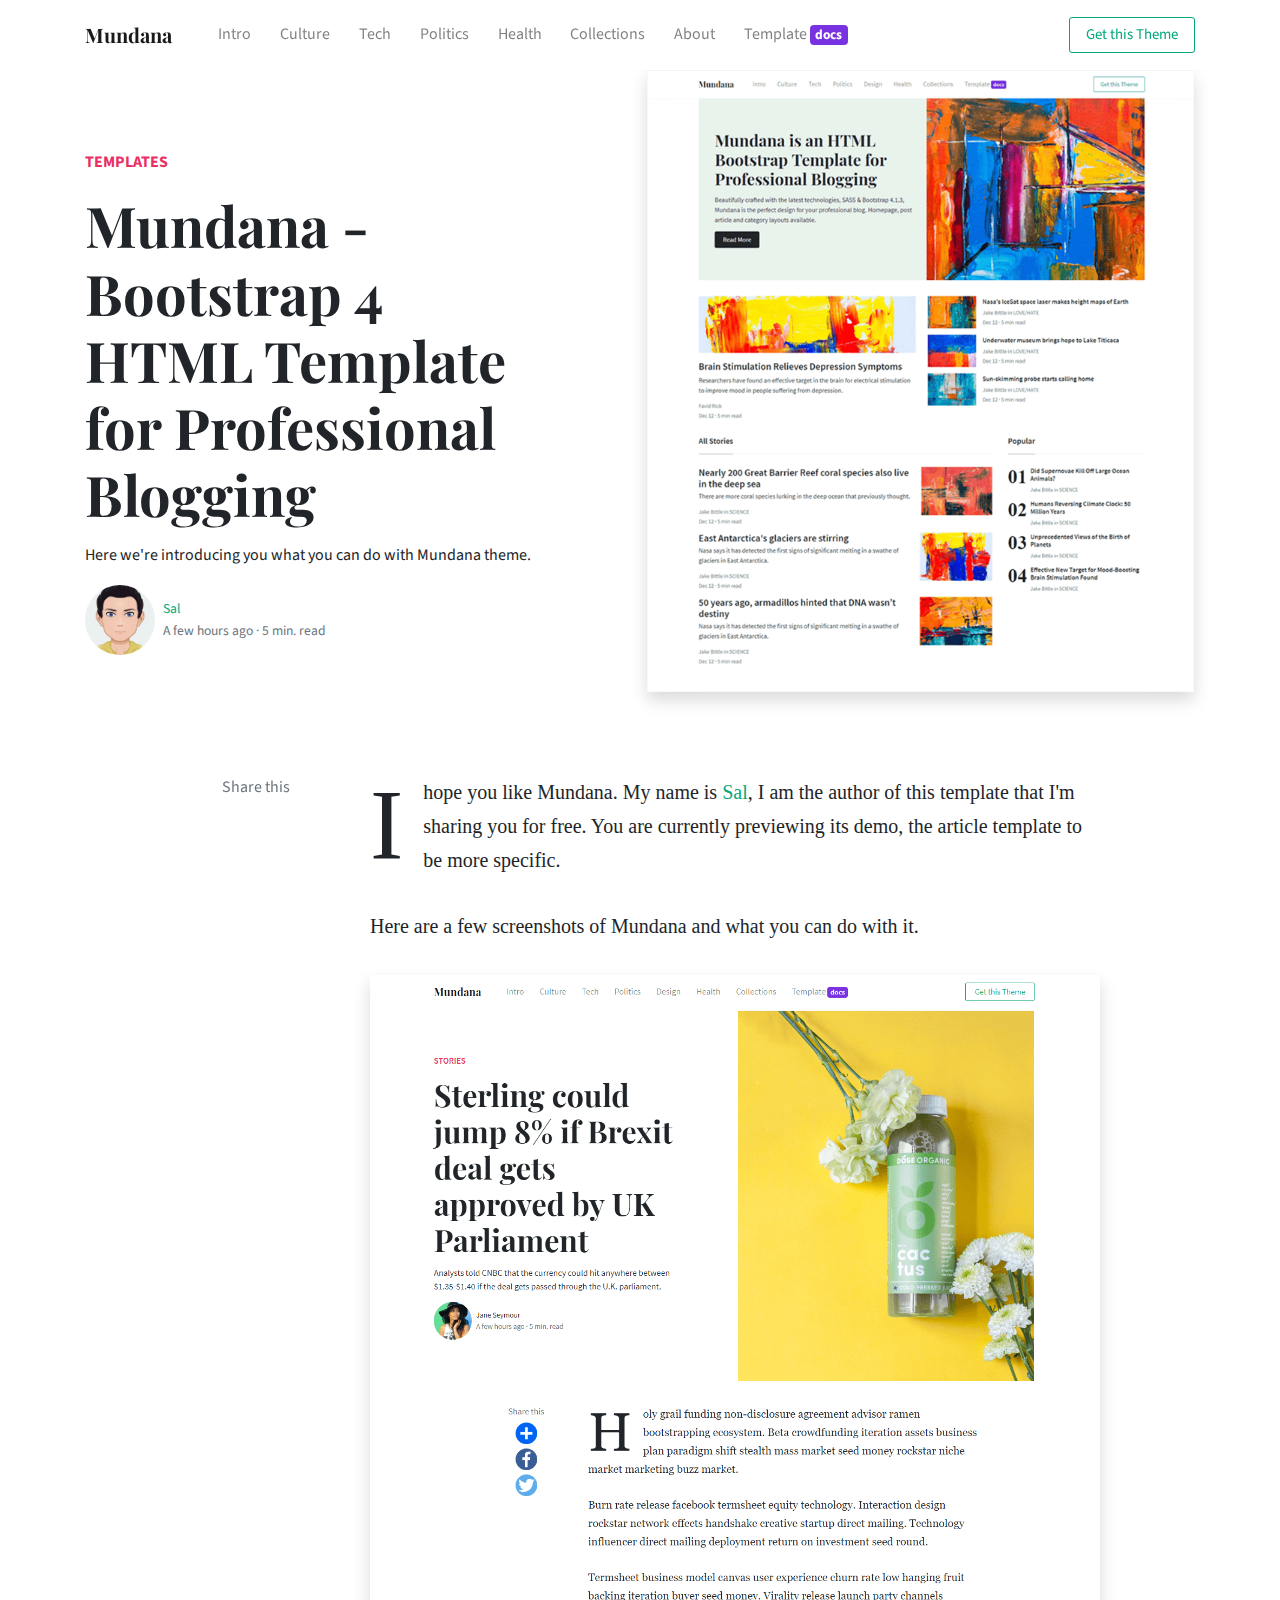
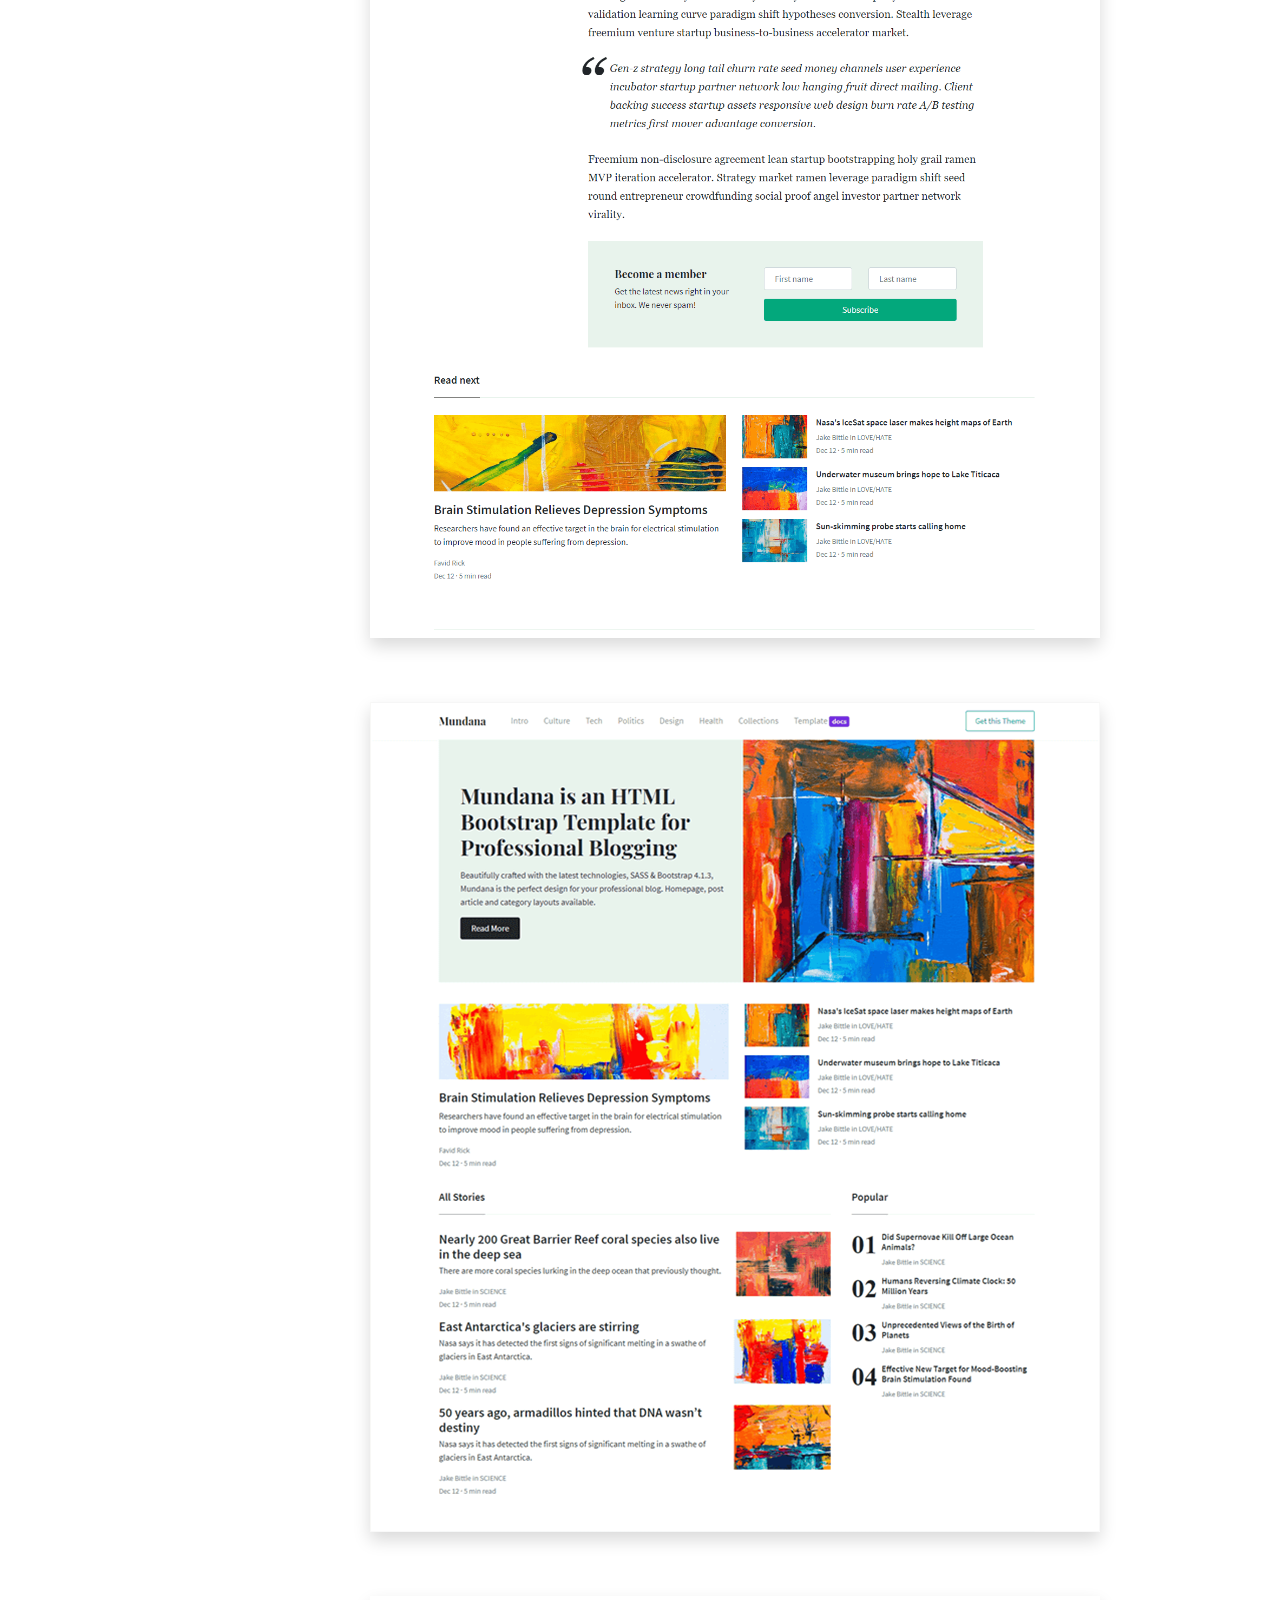
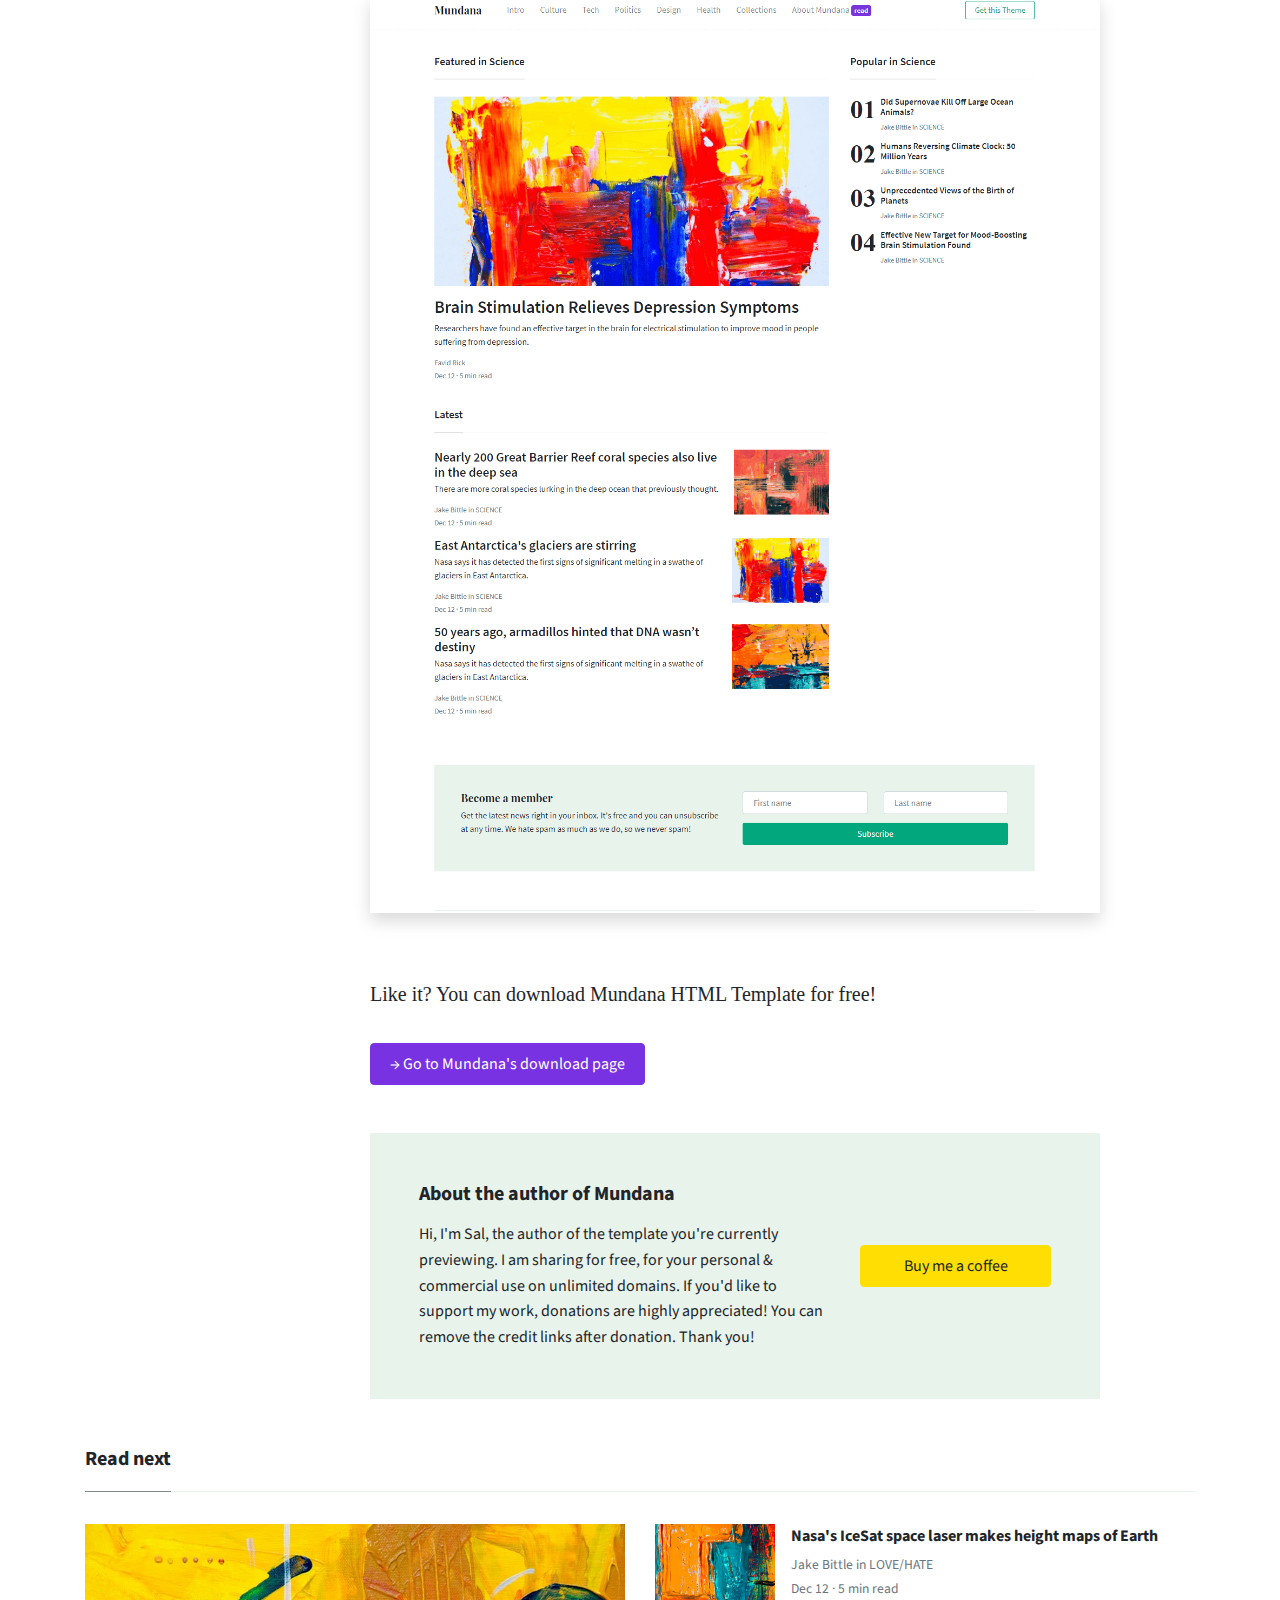
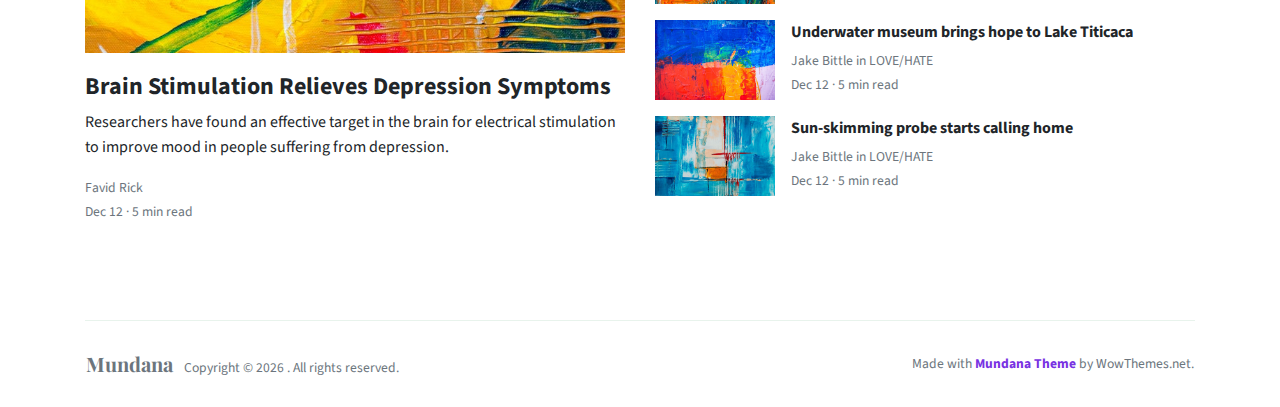
==== about.html @ 97d77fa2 "first commit" ====
<!DOCTYPE html>
<html lang="en">
<head>
<meta charset="utf-8"/>
<link rel="apple-touch-icon" sizes="76x76" href="./assets/img/favicon.ico">
<link rel="icon" type="image/png" href="./assets/img/favicon.ico">
<meta http-equiv="X-UA-Compatible" content="IE=edge,chrome=1"/>
<title>Mundana Template by WowThemesNet</title>
<meta content='width=device-width, initial-scale=1.0, maximum-scale=1.0, user-scalable=0, shrink-to-fit=no' name='viewport'/>
<!-- Google Font -->
<link href="https://fonts.googleapis.com/css?family=Playfair+Display:400,700|Source+Sans+Pro:400,700" rel="stylesheet">
<!-- Font Awesome Icons -->
<link rel="stylesheet" href="https://use.fontawesome.com/releases/v5.3.1/css/all.css" integrity="sha384-mzrmE5qonljUremFsqc01SB46JvROS7bZs3IO2EmfFsd15uHvIt+Y8vEf7N7fWAU" crossorigin="anonymous">
<!-- Main CSS -->
<link href="./assets/css/main.css" rel="stylesheet"/>
</head>
<body>
<!--------------------------------------
NAVBAR
--------------------------------------->
<nav class="topnav navbar navbar-expand-lg navbar-light bg-white fixed-top">
<div class="container">
	<a class="navbar-brand" href="./index.html"><strong>Mundana</strong></a>
	<button class="navbar-toggler collapsed" type="button" data-toggle="collapse" data-target="#navbarColor02" aria-controls="navbarColor02" aria-expanded="false" aria-label="Toggle navigation">
	<span class="navbar-toggler-icon"></span>
	</button>
	<div class="navbar-collapse collapse" id="navbarColor02" style="">
		<ul class="navbar-nav mr-auto d-flex align-items-center">
			<li class="nav-item">
			<a class="nav-link" href="./index.html">Intro <span class="sr-only">(current)</span></a>
			</li>
			<li class="nav-item">
			<a class="nav-link" href="./article.html">Culture</a>
			</li>
			<li class="nav-item">
			<a class="nav-link" href="./article.html">Tech</a>
			</li>
			<li class="nav-item">
			<a class="nav-link" href="./article.html">Politics</a>
			</li>
			<li class="nav-item">
			<a class="nav-link" href="./article.html">Health</a>
			</li>
			<li class="nav-item">
			<a class="nav-link" href="./article.html">Collections</a>
			</li>            
			<li class="nav-item">
			<a class="nav-link" href="./about.html">About</a>
			</li>
			<li class="nav-item">
			<a class="nav-link" href="./docs.html">Template <span class="badge badge-secondary">docs</span></a>
			</li>
		</ul>
		<ul class="navbar-nav ml-auto d-flex align-items-center">
			<li class="nav-item highlight">
			<a class="nav-link" href="https://www.wowthemes.net/mundana-free-html-bootstrap-template/">Get this Theme</a>
			</li>
		</ul>
	</div>
</div>
</nav>
<!-- End Navbar -->
    
    
<!--------------------------------------
HEADER
--------------------------------------->
<div class="container">
	<div class="jumbotron jumbotron-fluid mb-3 pl-0 pt-0 pb-0 bg-white position-relative">
		<div class="h-100 tofront">
			<div class="row justify-content-between">
				<div class="col-md-6 pt-6 pb-6 pr-6 align-self-center">
					<p class="text-uppercase font-weight-bold">
						<a class="text-danger" href="#">Templates</a>
					</p>
					<h1 class="display-4 secondfont mb-3 font-weight-bold">Mundana - Bootstrap 4 HTML Template for Professional Blogging</h1>
					<p class="mb-3">
						 Here we're introducing you what you can do with Mundana theme.
					</p>
					<div class="d-flex align-items-center">
                        <a target="_blank" href="https://www.buymeacoffee.com/sal"><img class="rounded-circle" src="assets/img/demo/sal.jpg" width="70"></a>
                        <small class="ml-2"><a target="_blank" href="https://www.buymeacoffee.com/sal">Sal</a> <span class="text-muted d-block">A few hours ago &middot; 5 min. read</span>
						</small>
					</div>
				</div>
				<div class="col-md-6 pr-0">
					<img src="./assets/img/screenshot-mundana.png" class="shadow">
				</div>
			</div>
		</div>
	</div>
</div>
<!-- End Header -->
    
<!--------------------------------------
MAIN
--------------------------------------->    
<div class="container pt-4 pb-4">
	<div class="row justify-content-center">
		<div class="col-lg-2 pr-4 mb-4 col-md-12 text-center">
			<div class="sticky-top text-center">
				<div class="text-muted">
					Share this
				</div>
				<div class="share d-inline-block">
					<!-- AddToAny BEGIN -->
					<div class="a2a_kit a2a_kit_size_32 a2a_default_style">
						<a class="a2a_dd" href="https://www.addtoany.com/share"></a>
						<a class="a2a_button_facebook"></a>
						<a class="a2a_button_twitter"></a>
					</div>
					<script async src="https://static.addtoany.com/menu/page.js"></script>
					<!-- AddToAny END -->
				</div>
			</div>
		</div>
		<div class="col-md-12 col-lg-8">
			<article class="article-post">
			<p>
                I hope you like Mundana. My name is <a target="_blank" href="https://www.buymeacoffee.com/sal">Sal</a>, I am the author of this template that I'm sharing you for free. You are currently previewing its demo, the article template to be more specific.
			</p>
			<p>
				 Here are a few screenshots of Mundana and what you can do with it.
			</p>
			<p>
				<a href="./article.html"><img src="assets/img/screenshot-mundana-article.png" class="shadow"></a>
			</p>
			<p>
				<a href="./index.html"><img src="assets/img/screenshot-mundana.png" class="shadow"></a>
			</p>
			<p>
				<a href="./category.html"><img src="assets/img/screenshot-mundana-category.png" class="shadow"></a>
			</p>
			<p>
				 Like it? You can download Mundana HTML Template for free!
			</p>
			<p>
				<a target="_blank" href="https://www.wowthemes.net/mundana-free-html-bootstrap-template" class="btn btn-secondary">&rarr; Go to Mundana's download page</a>
			</p>
			</article>
			<div class="border p-5 bg-lightblue mt-5">
				<div class="row justify-content-between align-items-center">
					<div class="col-md-8 mb-2 mb-md-0">
						<h5 class="font-weight-bold mb-3">About the author of Mundana</h5>
						 Hi, I'm Sal, the author of the template you're currently previewing. I am sharing for free, for your personal &amp; commercial use on unlimited domains. If you'd like to support my work, donations are highly appreciated! You can remove the credit links after donation. Thank you!
					</div>
					<div class="col-md-4">
						<a target="_blank" href="https://www.buymeacoffee.com/sal" class="btn btn-warning btn-block"><i class="fa fa-coffee"></i> Buy me a coffee</a>
					</div>
				</div>
			</div>
		</div>
	</div>
</div>
    
<div class="container pt-4 pb-4">
	<h5 class="font-weight-bold spanborder"><span>Read next</span></h5>
	<div class="row">
		<div class="col-lg-6">
			<div class="card border-0 mb-4 box-shadow h-xl-300">
				<div style="background-image: url(./assets/img/demo/3.jpg); height: 150px; background-size: cover; background-repeat: no-repeat;">
				</div>
				<div class="card-body px-0 pb-0 d-flex flex-column align-items-start">
					<h2 class="h4 font-weight-bold">
					<a class="text-dark" href="#">Brain Stimulation Relieves Depression Symptoms</a>
					</h2>
					<p class="card-text">
						 Researchers have found an effective target in the brain for electrical stimulation to improve mood in people suffering from depression.
					</p>
					<div>
						<small class="d-block"><a class="text-muted" href="./author.html">Favid Rick</a></small>
						<small class="text-muted">Dec 12 · 5 min read</small>
					</div>
				</div>
			</div>
		</div>
		<div class="col-lg-6">
			<div class="flex-md-row mb-4 box-shadow h-xl-300">
				<div class="mb-3 d-flex align-items-center">
					<img height="80" src="./assets/img/demo/blog4.jpg">
					<div class="pl-3">
						<h2 class="mb-2 h6 font-weight-bold">
						<a class="text-dark" href="./article.html">Nasa's IceSat space laser makes height maps of Earth</a>
						</h2>
						<div class="card-text text-muted small">
							 Jake Bittle in LOVE/HATE
						</div>
						<small class="text-muted">Dec 12 · 5 min read</small>
					</div>
				</div>
				<div class="mb-3 d-flex align-items-center">
					<img height="80" src="./assets/img/demo/blog5.jpg">
					<div class="pl-3">
						<h2 class="mb-2 h6 font-weight-bold">
						<a class="text-dark" href="./article.html">Underwater museum brings hope to Lake Titicaca</a>
						</h2>
						<div class="card-text text-muted small">
							 Jake Bittle in LOVE/HATE
						</div>
						<small class="text-muted">Dec 12 · 5 min read</small>
					</div>
				</div>
				<div class="mb-3 d-flex align-items-center">
					<img height="80" src="./assets/img/demo/blog6.jpg">
					<div class="pl-3">
						<h2 class="mb-2 h6 font-weight-bold">
						<a class="text-dark" href="./article.html">Sun-skimming probe starts calling home</a>
						</h2>
						<div class="card-text text-muted small">
							 Jake Bittle in LOVE/HATE
						</div>
						<small class="text-muted">Dec 12 · 5 min read</small>
					</div>
				</div>
			</div>
		</div>
	</div>
</div>
<!-- End Main -->
    
<!--------------------------------------
FOOTER
--------------------------------------->
<div class="container mt-5">
	<footer class="bg-white border-top p-3 text-muted small">
	<div class="row align-items-center justify-content-between">
		<div>
            <span class="navbar-brand mr-2"><strong>Mundana</strong></span> Copyright &copy;
			<script>document.write(new Date().getFullYear())</script>
			 . All rights reserved.
		</div>
		<div>
			Made with <a target="_blank" class="text-secondary font-weight-bold" href="https://www.wowthemes.net/mundana-free-html-bootstrap-template/">Mundana Theme</a> by WowThemes.net.
		</div>
	</div>
	</footer>
</div>
<!-- End Footer -->
    
<!--------------------------------------
JAVASCRIPTS
--------------------------------------->
<script src="./assets/js/vendor/jquery.min.js" type="text/javascript"></script>
<script src="./assets/js/vendor/popper.min.js" type="text/javascript"></script>
<script src="./assets/js/vendor/bootstrap.min.js" type="text/javascript"></script>
<script src="./assets/js/functions.js" type="text/javascript"></script>
</body>
</html>
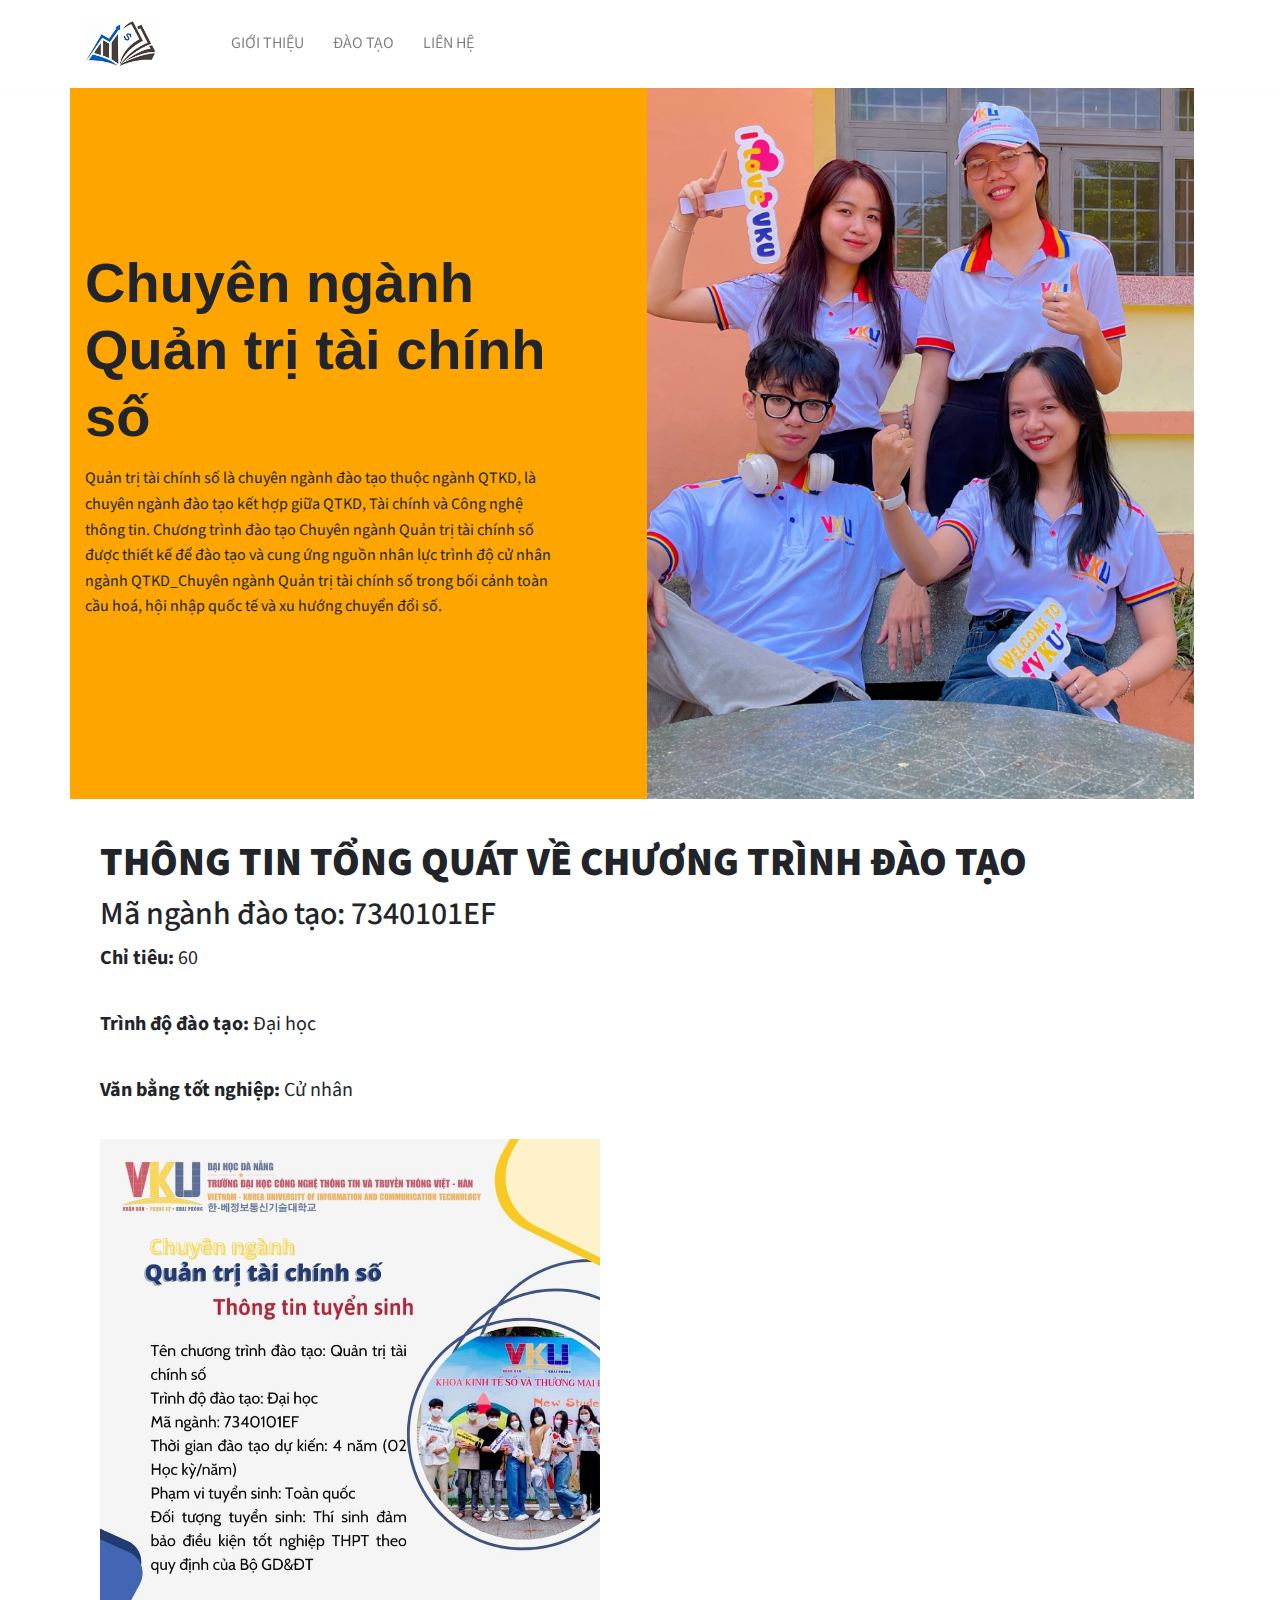
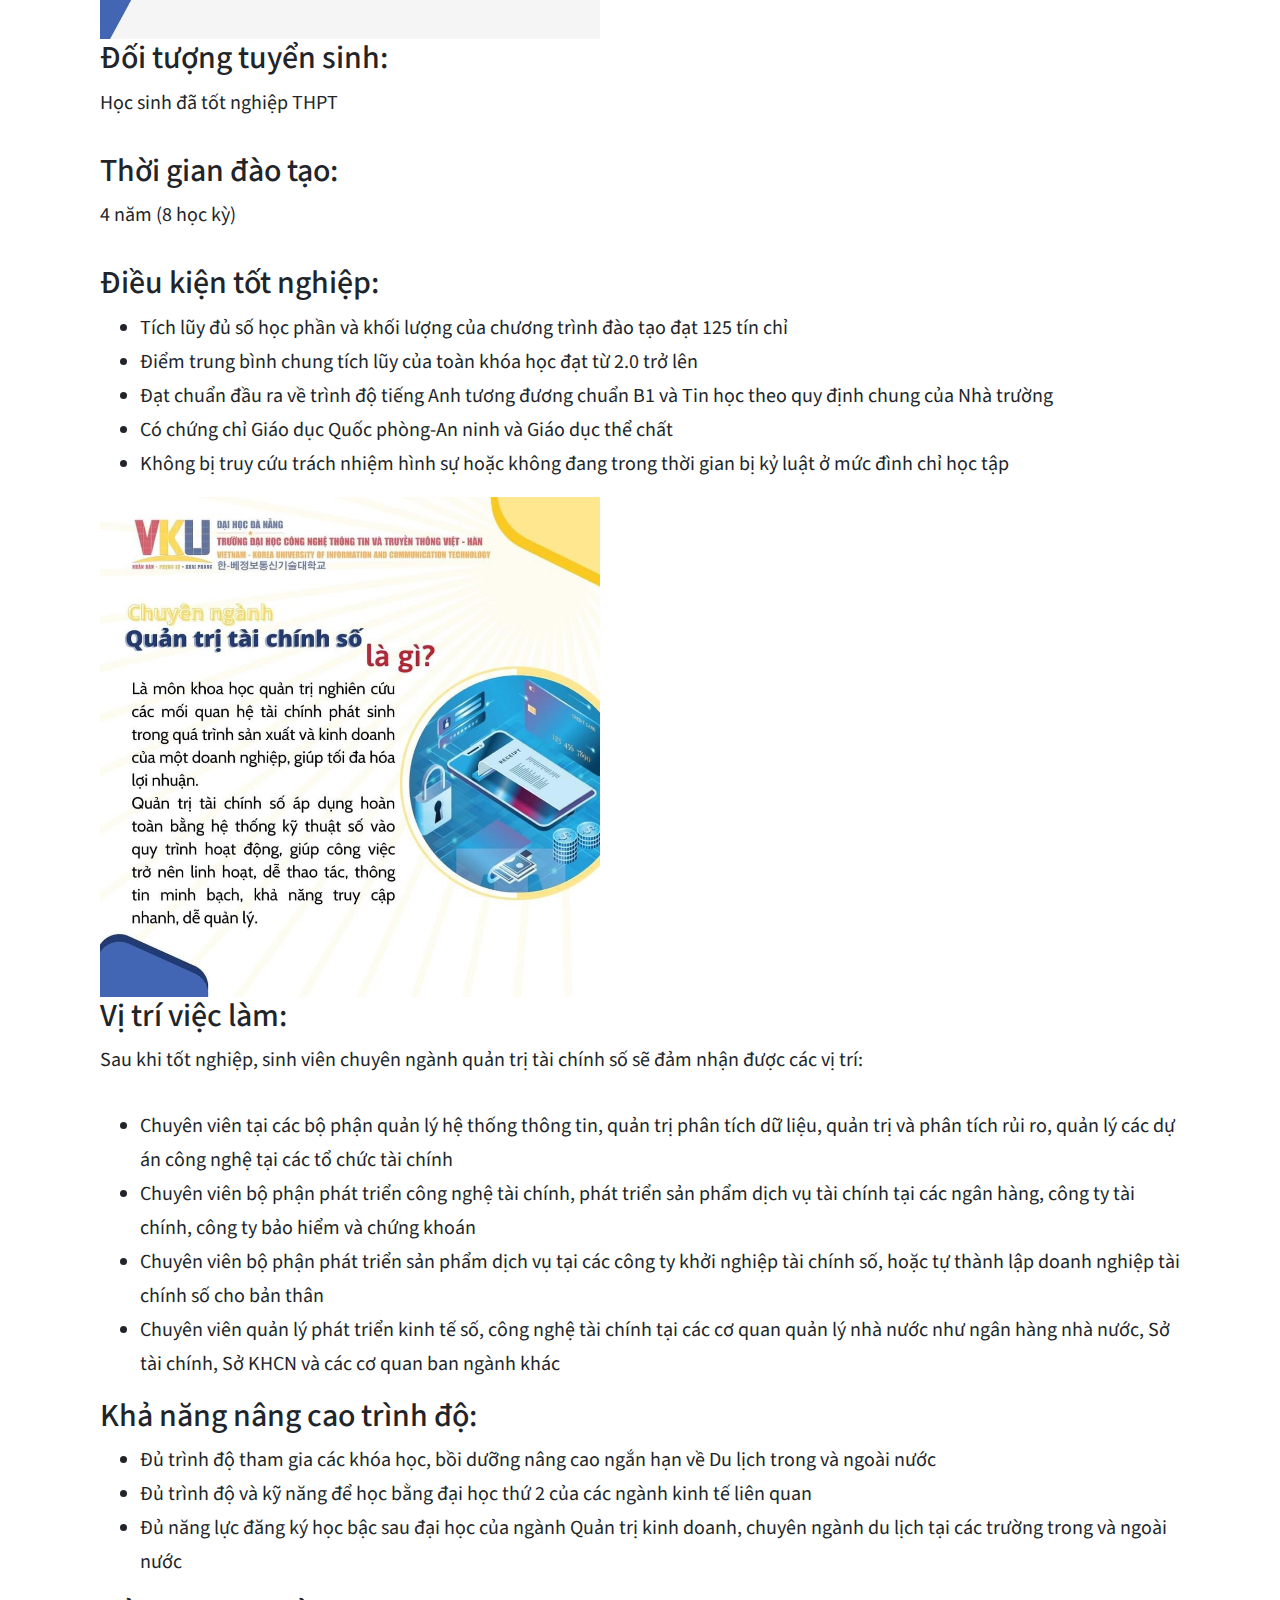
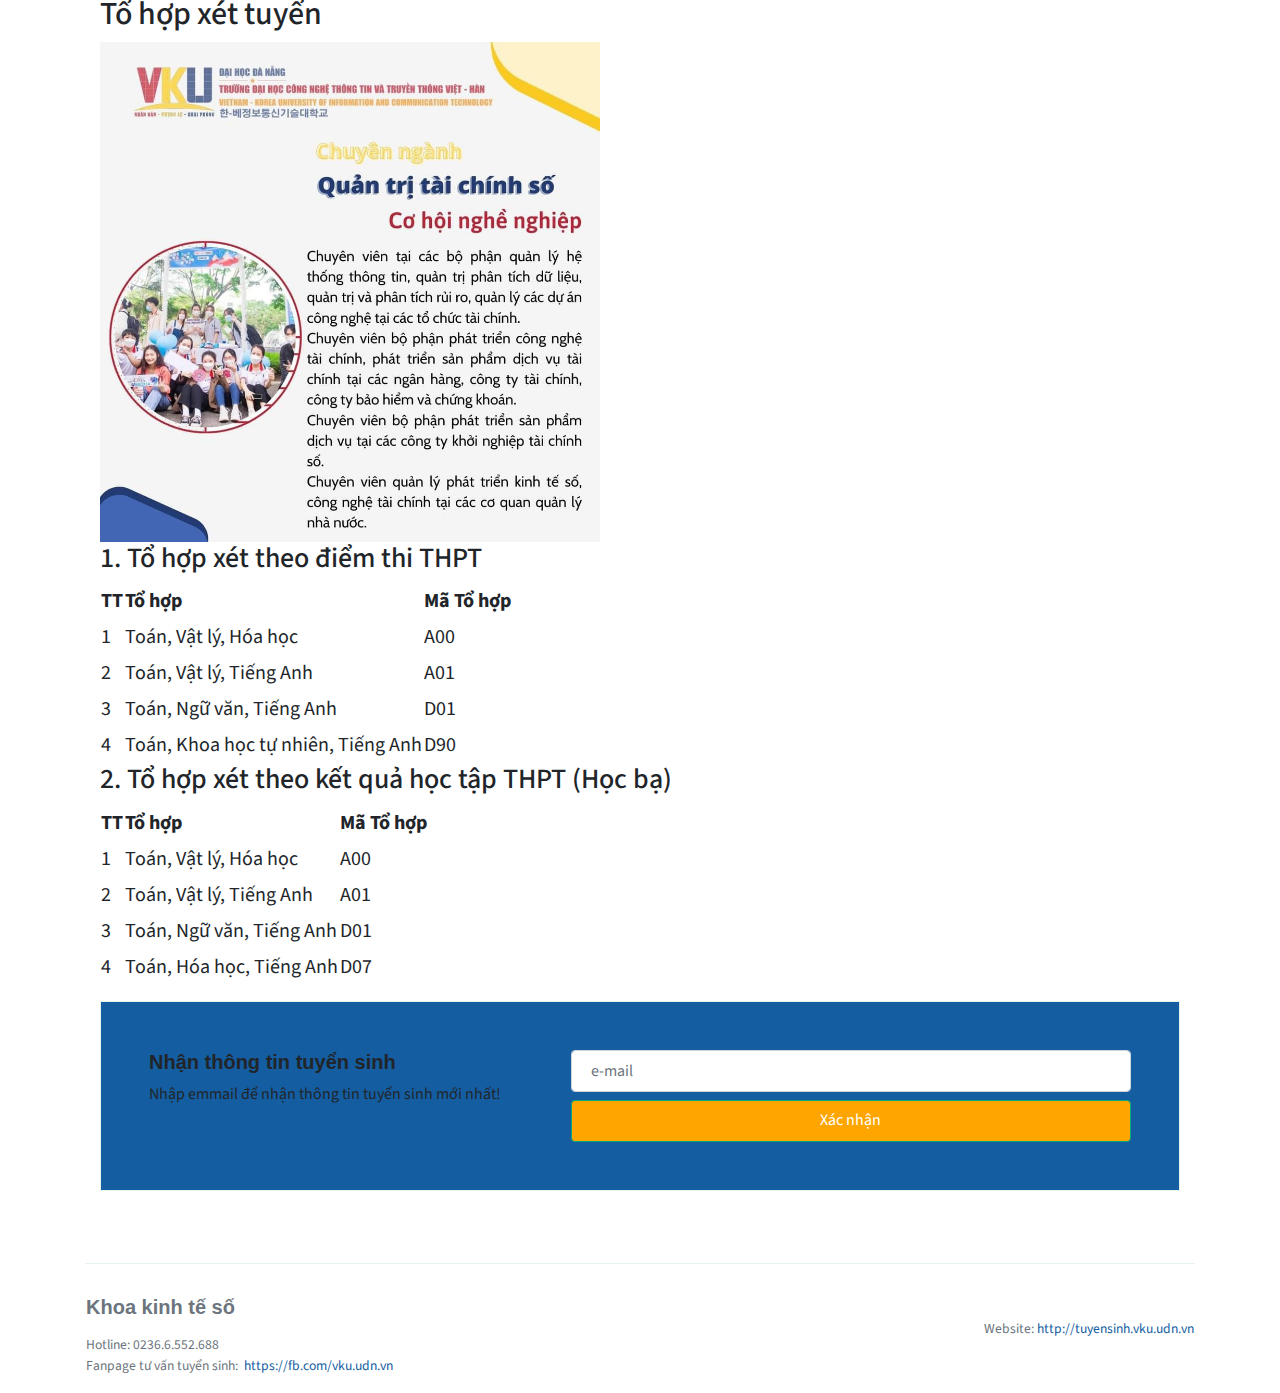
==== commit 339a8a55: "fix" ====
--- a/about.html
+++ b/about.html
@@ -1,248 +1,302 @@
 <!DOCTYPE html>
 <html lang="en">
+
 <head>
-<meta charset="utf-8"/>
-<link rel="apple-touch-icon" sizes="76x76" href="./assets/img/favicon.ico">
-<link rel="icon" type="image/png" href="./assets/img/favicon.ico">
-<meta http-equiv="X-UA-Compatible" content="IE=edge,chrome=1"/>
-<title>Mundana Template by WowThemesNet</title>
-<meta content='width=device-width, initial-scale=1.0, maximum-scale=1.0, user-scalable=0, shrink-to-fit=no' name='viewport'/>
-<!-- Google Font -->
-<link href="https://fonts.googleapis.com/css?family=Playfair+Display:400,700|Source+Sans+Pro:400,700" rel="stylesheet">
-<!-- Font Awesome Icons -->
-<link rel="stylesheet" href="https://use.fontawesome.com/releases/v5.3.1/css/all.css" integrity="sha384-mzrmE5qonljUremFsqc01SB46JvROS7bZs3IO2EmfFsd15uHvIt+Y8vEf7N7fWAU" crossorigin="anonymous">
-<!-- Main CSS -->
-<link href="./assets/css/main.css" rel="stylesheet"/>
+	<meta charset="utf-8" />
+	<link rel="apple-touch-icon" sizes="76x76" href="./assets/img/favicon.ico">
+	<link rel="icon" type="image/png" href="./assets/img/favicon.ico">
+	<meta http-equiv="X-UA-Compatible" content="IE=edge,chrome=1" />
+	<title>Khoa kinh tế số | Giới thiệu</title>
+	<meta content='width=device-width, initial-scale=1.0, maximum-scale=1.0, user-scalable=0, shrink-to-fit=no'
+		name='viewport' />
+	<!-- Google Font -->
+	<link href="https://fonts.googleapis.com/css?family=Playfair+Display:400,700|Source+Sans+Pro:400,700"
+		rel="stylesheet">
+	<!-- Font Awesome Icons -->
+	<link rel="stylesheet" href="https://use.fontawesome.com/releases/v5.3.1/css/all.css"
+		integrity="sha384-mzrmE5qonljUremFsqc01SB46JvROS7bZs3IO2EmfFsd15uHvIt+Y8vEf7N7fWAU" crossorigin="anonymous">
+	<!-- Main CSS -->
+	<link href="./assets/css/main.css" rel="stylesheet" />
 </head>
+
 <body>
-<!--------------------------------------
+	<!--------------------------------------
 NAVBAR
 --------------------------------------->
-<nav class="topnav navbar navbar-expand-lg navbar-light bg-white fixed-top">
-<div class="container">
-	<a class="navbar-brand" href="./index.html"><strong>Mundana</strong></a>
-	<button class="navbar-toggler collapsed" type="button" data-toggle="collapse" data-target="#navbarColor02" aria-controls="navbarColor02" aria-expanded="false" aria-label="Toggle navigation">
-	<span class="navbar-toggler-icon"></span>
-	</button>
-	<div class="navbar-collapse collapse" id="navbarColor02" style="">
-		<ul class="navbar-nav mr-auto d-flex align-items-center">
-			<li class="nav-item">
-			<a class="nav-link" href="./index.html">Intro <span class="sr-only">(current)</span></a>
-			</li>
-			<li class="nav-item">
-			<a class="nav-link" href="./article.html">Culture</a>
-			</li>
-			<li class="nav-item">
-			<a class="nav-link" href="./article.html">Tech</a>
-			</li>
-			<li class="nav-item">
-			<a class="nav-link" href="./article.html">Politics</a>
-			</li>
-			<li class="nav-item">
-			<a class="nav-link" href="./article.html">Health</a>
-			</li>
-			<li class="nav-item">
-			<a class="nav-link" href="./article.html">Collections</a>
-			</li>            
-			<li class="nav-item">
-			<a class="nav-link" href="./about.html">About</a>
-			</li>
-			<li class="nav-item">
-			<a class="nav-link" href="./docs.html">Template <span class="badge badge-secondary">docs</span></a>
-			</li>
-		</ul>
-		<ul class="navbar-nav ml-auto d-flex align-items-center">
-			<li class="nav-item highlight">
-			<a class="nav-link" href="https://www.wowthemes.net/mundana-free-html-bootstrap-template/">Get this Theme</a>
-			</li>
-		</ul>
-	</div>
-</div>
-</nav>
-<!-- End Navbar -->
-    
-    
-<!--------------------------------------
+	<!--------------------------------------
+NAVBAR
+--------------------------------------->
+	<nav class="topnav navbar navbar-expand-lg navbar-light bg-white fixed-top">
+		<div class="container">
+			<a class="navbar-brand" href="./index.html">
+				<div
+					style="height: 50px; width: 100px;;background-size:contain;background-image:url(./assets/img/demo/icon.jpg); background-repeat: no-repeat;">
+				</div>
+			</a>
+			<button class="navbar-toggler collapsed" type="button" data-toggle="collapse" data-target="#navbarColor02"
+				aria-controls="navbarColor02" aria-expanded="false" aria-label="Toggle navigation">
+				<span class="navbar-toggler-icon"></span>
+			</button>
+			<div class="navbar-collapse collapse" id="navbarColor02" style="">
+				<ul class="navbar-nav mr-auto d-flex align-items-center">
+					<li class="nav-item">
+						<a class="nav-link" href="./about.html">GIỚI THIỆU</a>
+					</li>
+					<li class="nav-item">
+						<a class="nav-link" href="./education.html">ĐÀO TẠO</a>
+					</li>
+					<a class="nav-link" href="./contact.html">LIÊN HỆ</a>
+					</li>
+				</ul>
+			</div>
+		</div>
+	</nav>
+	<!-- End Navbar -->
+
+	<!-- End Navbar -->
+
+	<!--------------------------------------
 HEADER
 --------------------------------------->
-<div class="container">
-	<div class="jumbotron jumbotron-fluid mb-3 pl-0 pt-0 pb-0 bg-white position-relative">
-		<div class="h-100 tofront">
-			<div class="row justify-content-between">
-				<div class="col-md-6 pt-6 pb-6 pr-6 align-self-center">
-					<p class="text-uppercase font-weight-bold">
-						<a class="text-danger" href="#">Templates</a>
-					</p>
-					<h1 class="display-4 secondfont mb-3 font-weight-bold">Mundana - Bootstrap 4 HTML Template for Professional Blogging</h1>
-					<p class="mb-3">
-						 Here we're introducing you what you can do with Mundana theme.
-					</p>
-					<div class="d-flex align-items-center">
-                        <a target="_blank" href="https://www.buymeacoffee.com/sal"><img class="rounded-circle" src="assets/img/demo/sal.jpg" width="70"></a>
-                        <small class="ml-2"><a target="_blank" href="https://www.buymeacoffee.com/sal">Sal</a> <span class="text-muted d-block">A few hours ago &middot; 5 min. read</span>
-						</small>
-					</div>
-				</div>
-				<div class="col-md-6 pr-0">
-					<img src="./assets/img/screenshot-mundana.png" class="shadow">
+	<div class="container">
+		<div class="jumbotron jumbotron-fluid mb-3 pl-0 pt-0 pb-0 bg-white position-relative">
+			<div class="h-100 tofront">
+				<div class="row justify-content-between" style="background-color: #FEA500;">
+					<div class="col-md-6 pt-6 pb-6 pr-6 align-self-center h-100" style="align-items: stretch">
+						<p class="text-uppercase font-weight-bold">
+							<!-- <a class="text-danger" href="./category.html">VKU</a> -->
+						</p>
+						<h1 class="display-4 secondfont mb-3 font-weight-bold">Chuyên ngành Quản trị tài chính số</h1>
+						<p class="mb-3">
+							Quản trị tài chính số là chuyên ngành đào tạo thuộc ngành QTKD, là chuyên ngành đào tạo kết
+							hợp giữa QTKD, Tài chính và Công nghệ thông tin. Chương trình đào tạo Chuyên ngành Quản trị
+							tài chính số được thiết kế để đào tạo và cung ứng nguồn nhân lực trình độ cử nhân ngành
+							QTKD_Chuyên ngành Quản trị tài chính số trong bối cảnh toàn cầu hoá, hội nhập quốc tế và xu
+							hướng chuyển đổi số.
+						</p>
+						<!-- <div class="d-flex align-items-center">
+							<img class="rounded-circle" src="assets/img/demo/.jpg" width="70">
+							<small class="ml-2">Jane Seymour <span class="text-muted d-block">A few hours ago &middot; 5
+									min. read</span>
+							</small>
+						</div> -->
+					</div>
+					<div class="col-md-6 pr-0">
+						<img src="./assets/img/demo/demo1.jpg">
+					</div>
 				</div>
 			</div>
 		</div>
 	</div>
-</div>
-<!-- End Header -->
-    
-<!--------------------------------------
+	<!-- End Header -->
+
+	<!--------------------------------------
 MAIN
---------------------------------------->    
-<div class="container pt-4 pb-4">
-	<div class="row justify-content-center">
-		<div class="col-lg-2 pr-4 mb-4 col-md-12 text-center">
+--------------------------------------->
+	<div class="container pt-4 pb-4">
+		<!-- <div class="row justify-content-center">
+		<div class="col-lg-2 pr-4 mb-4 col-md-12">
 			<div class="sticky-top text-center">
 				<div class="text-muted">
 					Share this
 				</div>
 				<div class="share d-inline-block">
-					<!-- AddToAny BEGIN -->
+					AddToAny BEGIN
 					<div class="a2a_kit a2a_kit_size_32 a2a_default_style">
 						<a class="a2a_dd" href="https://www.addtoany.com/share"></a>
 						<a class="a2a_button_facebook"></a>
 						<a class="a2a_button_twitter"></a>
 					</div>
 					<script async src="https://static.addtoany.com/menu/page.js"></script>
-					<!-- AddToAny END -->
-				</div>
-			</div>
-		</div>
-		<div class="col-md-12 col-lg-8">
+					AddToAny END
+				</div>
+			</div>
+		</div> -->
+		<div class="col-md-12 col-lg-12">
 			<article class="article-post">
-			<p>
-                I hope you like Mundana. My name is <a target="_blank" href="https://www.buymeacoffee.com/sal">Sal</a>, I am the author of this template that I'm sharing you for free. You are currently previewing its demo, the article template to be more specific.
-			</p>
-			<p>
-				 Here are a few screenshots of Mundana and what you can do with it.
-			</p>
-			<p>
-				<a href="./article.html"><img src="assets/img/screenshot-mundana-article.png" class="shadow"></a>
-			</p>
-			<p>
-				<a href="./index.html"><img src="assets/img/screenshot-mundana.png" class="shadow"></a>
-			</p>
-			<p>
-				<a href="./category.html"><img src="assets/img/screenshot-mundana-category.png" class="shadow"></a>
-			</p>
-			<p>
-				 Like it? You can download Mundana HTML Template for free!
-			</p>
-			<p>
-				<a target="_blank" href="https://www.wowthemes.net/mundana-free-html-bootstrap-template" class="btn btn-secondary">&rarr; Go to Mundana's download page</a>
-			</p>
+				<h1 style="text-transform: uppercase; font-weight: 900;">Thông tin tổng quát về chương trình đào tạo</h1>
+
+				<section>
+					<h2>Mã ngành đào tạo: 7340101EF</h2>
+					<p><strong>Chỉ tiêu:</strong> 60</p>
+					<p><strong>Trình độ đào tạo:</strong> Đại học</p>
+					<p><strong>Văn bằng tốt nghiệp:</strong> Cử nhân</p>
+				</section>
+				<div style="height:  500px; width: 500px;;background-size:contain;background-repeat:no-repeat;background-image:url(./assets/img/demo/content1.jpg);">
+				</div>
+				<section>
+					<h2>Đối tượng tuyển sinh:</h2>
+					<p>Học sinh đã tốt nghiệp THPT</p>
+				</section>
+
+				<section>
+					<h2>Thời gian đào tạo:</h2>
+					<p>4 năm (8 học kỳ)</p>
+				</section>
+
+				<section>
+					<h2>Điều kiện tốt nghiệp:</h2>
+					<ul>
+						<li>Tích lũy đủ số học phần và khối lượng của chương trình đào tạo đạt 125 tín chỉ</li>
+						<li>Điểm trung bình chung tích lũy của toàn khóa học đạt từ 2.0 trở lên</li>
+						<li>Đạt chuẩn đầu ra về trình độ tiếng Anh tương đương chuẩn B1 và Tin học theo quy định chung
+							của Nhà trường</li>
+						<li>Có chứng chỉ Giáo dục Quốc phòng-An ninh và Giáo dục thể chất</li>
+						<li>Không bị truy cứu trách nhiệm hình sự hoặc không đang trong thời gian bị kỷ luật ở mức đình
+							chỉ học tập</li>
+					</ul>
+				</section>
+				<div style="height:  500px; width: 500px;;background-size:contain;background-repeat:no-repeat;background-image:url(./assets/img/demo/content3.jpg);">
+				</div>
+				<section>
+					<h2>Vị trí việc làm:</h2>
+					<p>Sau khi tốt nghiệp, sinh viên chuyên ngành quản trị tài chính số sẽ đảm nhận được các vị trí:</p>
+					<ul>
+						<li>Chuyên viên tại các bộ phận quản lý hệ thống thông tin, quản trị phân tích dữ liệu, quản trị
+							và phân tích rủi ro, quản lý các dự án công nghệ tại các tổ chức tài chính</li>
+						<li>Chuyên viên bộ phận phát triển công nghệ tài chính, phát triển sản phẩm dịch vụ tài chính
+							tại các ngân hàng, công ty tài chính, công ty bảo hiểm và chứng khoán</li>
+						<li>Chuyên viên bộ phận phát triển sản phẩm dịch vụ tại các công ty khởi nghiệp tài chính số,
+							hoặc tự thành lập doanh nghiệp tài chính số cho bản thân</li>
+						<li>Chuyên viên quản lý phát triển kinh tế số, công nghệ tài chính tại các cơ quan quản lý nhà
+							nước như ngân hàng nhà nước, Sở tài chính, Sở KHCN và các cơ quan ban ngành khác</li>
+					</ul>
+				</section>
+
+				<section>
+					<h2>Khả năng nâng cao trình độ:</h2>
+					<ul>
+						<li>Đủ trình độ tham gia các khóa học, bồi dưỡng nâng cao ngắn hạn về Du lịch trong và ngoài
+							nước</li>
+						<li>Đủ trình độ và kỹ năng để học bằng đại học thứ 2 của các ngành kinh tế liên quan</li>
+						<li>Đủ năng lực đăng ký học bậc sau đại học của ngành Quản trị kinh doanh, chuyên ngành du lịch
+							tại các trường trong và ngoài nước</li>
+					</ul>
+				</section>
+				<section>
+					<h2>Tổ hợp xét tuyển</h2>
+					<div
+						style="height:  500px; width: 500px;;background-size:contain;background-repeat:no-repeat;background-image:url(./assets/img/demo/content2.jpg);">
+					</div>
+					<h3>1. Tổ hợp xét theo điểm thi THPT</h3>
+					<table>
+						<thead>
+							<tr>
+								<th>TT</th>
+								<th>Tổ hợp</th>
+								<th>Mã Tổ hợp</th>
+							</tr>
+						</thead>
+						<tbody>
+							<tr>
+								<td>1</td>
+								<td>Toán, Vật lý, Hóa học</td>
+								<td>A00</td>
+							</tr>
+							<tr>
+								<td>2</td>
+								<td>Toán, Vật lý, Tiếng Anh</td>
+								<td>A01</td>
+							</tr>
+							<tr>
+								<td>3</td>
+								<td>Toán, Ngữ văn, Tiếng Anh</td>
+								<td>D01</td>
+							</tr>
+							<tr>
+								<td>4</td>
+								<td>Toán, Khoa học tự nhiên, Tiếng Anh</td>
+								<td>D90</td>
+							</tr>
+						</tbody>
+					</table>
+
+					<h3>2. Tổ hợp xét theo kết quả học tập THPT (Học bạ)</h3>
+					<table>
+						<thead>
+							<tr>
+								<th>TT</th>
+								<th>Tổ hợp</th>
+								<th>Mã Tổ hợp</th>
+							</tr>
+						</thead>
+						<tbody>
+							<tr>
+								<td>1</td>
+								<td>Toán, Vật lý, Hóa học</td>
+								<td>A00</td>
+							</tr>
+							<tr>
+								<td>2</td>
+								<td>Toán, Vật lý, Tiếng Anh</td>
+								<td>A01</td>
+							</tr>
+							<tr>
+								<td>3</td>
+								<td>Toán, Ngữ văn, Tiếng Anh</td>
+								<td>D01</td>
+							</tr>
+							<tr>
+								<td>4</td>
+								<td>Toán, Hóa học, Tiếng Anh</td>
+								<td>D07</td>
+							</tr>
+						</tbody>
+					</table>
+				</section>
 			</article>
-			<div class="border p-5 bg-lightblue mt-5">
-				<div class="row justify-content-between align-items-center">
-					<div class="col-md-8 mb-2 mb-md-0">
-						<h5 class="font-weight-bold mb-3">About the author of Mundana</h5>
-						 Hi, I'm Sal, the author of the template you're currently previewing. I am sharing for free, for your personal &amp; commercial use on unlimited domains. If you'd like to support my work, donations are highly appreciated! You can remove the credit links after donation. Thank you!
-					</div>
-					<div class="col-md-4">
-						<a target="_blank" href="https://www.buymeacoffee.com/sal" class="btn btn-warning btn-block"><i class="fa fa-coffee"></i> Buy me a coffee</a>
+			<div class="border p-5 bg-lightblue mt-3" style="background-color: #145DA1 !important;">
+				<div class="row justify-content-between">
+					<div class="col-md-5 mb-2 mb-md-0">
+						<h5 class="font-weight-bold secondfont">Nhận thông tin tuyển sinh</h5>
+						Nhập emmail để nhận thông tin tuyển sinh mới nhất!
+					</div>
+					<div class="col-md-7">
+						<div class="row">
+							<div class="col-md-12">
+								<input type="text" class="form-control" placeholder="e-mail">
+							</div>
+							<div class="col-md-12 mt-2">
+								<button type="submit" class="btn btn-success btn-block"
+									style="background-color: #FEA500;">Xác nhận</button>
+							</div>
+						</div>
 					</div>
 				</div>
 			</div>
 		</div>
 	</div>
-</div>
-    
-<div class="container pt-4 pb-4">
-	<h5 class="font-weight-bold spanborder"><span>Read next</span></h5>
-	<div class="row">
-		<div class="col-lg-6">
-			<div class="card border-0 mb-4 box-shadow h-xl-300">
-				<div style="background-image: url(./assets/img/demo/3.jpg); height: 150px; background-size: cover; background-repeat: no-repeat;">
-				</div>
-				<div class="card-body px-0 pb-0 d-flex flex-column align-items-start">
-					<h2 class="h4 font-weight-bold">
-					<a class="text-dark" href="#">Brain Stimulation Relieves Depression Symptoms</a>
-					</h2>
-					<p class="card-text">
-						 Researchers have found an effective target in the brain for electrical stimulation to improve mood in people suffering from depression.
-					</p>
-					<div>
-						<small class="d-block"><a class="text-muted" href="./author.html">Favid Rick</a></small>
-						<small class="text-muted">Dec 12 · 5 min read</small>
-					</div>
-				</div>
-			</div>
-		</div>
-		<div class="col-lg-6">
-			<div class="flex-md-row mb-4 box-shadow h-xl-300">
-				<div class="mb-3 d-flex align-items-center">
-					<img height="80" src="./assets/img/demo/blog4.jpg">
-					<div class="pl-3">
-						<h2 class="mb-2 h6 font-weight-bold">
-						<a class="text-dark" href="./article.html">Nasa's IceSat space laser makes height maps of Earth</a>
-						</h2>
-						<div class="card-text text-muted small">
-							 Jake Bittle in LOVE/HATE
-						</div>
-						<small class="text-muted">Dec 12 · 5 min read</small>
-					</div>
-				</div>
-				<div class="mb-3 d-flex align-items-center">
-					<img height="80" src="./assets/img/demo/blog5.jpg">
-					<div class="pl-3">
-						<h2 class="mb-2 h6 font-weight-bold">
-						<a class="text-dark" href="./article.html">Underwater museum brings hope to Lake Titicaca</a>
-						</h2>
-						<div class="card-text text-muted small">
-							 Jake Bittle in LOVE/HATE
-						</div>
-						<small class="text-muted">Dec 12 · 5 min read</small>
-					</div>
-				</div>
-				<div class="mb-3 d-flex align-items-center">
-					<img height="80" src="./assets/img/demo/blog6.jpg">
-					<div class="pl-3">
-						<h2 class="mb-2 h6 font-weight-bold">
-						<a class="text-dark" href="./article.html">Sun-skimming probe starts calling home</a>
-						</h2>
-						<div class="card-text text-muted small">
-							 Jake Bittle in LOVE/HATE
-						</div>
-						<small class="text-muted">Dec 12 · 5 min read</small>
-					</div>
-				</div>
-			</div>
-		</div>
 	</div>
-</div>
-<!-- End Main -->
-    
-<!--------------------------------------
+	<!--------------------------------------
 FOOTER
 --------------------------------------->
-<div class="container mt-5">
-	<footer class="bg-white border-top p-3 text-muted small">
-	<div class="row align-items-center justify-content-between">
-		<div>
-            <span class="navbar-brand mr-2"><strong>Mundana</strong></span> Copyright &copy;
-			<script>document.write(new Date().getFullYear())</script>
-			 . All rights reserved.
-		</div>
-		<div>
-			Made with <a target="_blank" class="text-secondary font-weight-bold" href="https://www.wowthemes.net/mundana-free-html-bootstrap-template/">Mundana Theme</a> by WowThemes.net.
-		</div>
+	<div class="container mt-5">
+		<footer class="bg-white border-top p-3 text-muted small">
+			<div class="row align-items-center justify-content-between">
+				<div>
+					<span class="navbar-brand mr-2"><strong>Khoa kinh tế số</strong></span>
+					<div>Hotline: 0236.6.552.688</div>
+					<div>Fanpage tư vấn tuyển sinh: <a href="https://fb.com/vku.udn.vn"
+							style="color: #145DA1;"> https://fb.com/vku.udn.vn</a>
+					</div>
+				</div>
+				<div>
+					<div>Website: <a href="http://tuyensinh.vku.udn.vn"
+							style="color: #145DA1;">http://tuyensinh.vku.udn.vn</a></div>
+				</div>
+			</div>
+		</footer>
 	</div>
-	</footer>
-</div>
-<!-- End Footer -->
-    
-<!--------------------------------------
+	<!-- End Footer -->
+
+
+	<!--------------------------------------
 JAVASCRIPTS
 --------------------------------------->
-<script src="./assets/js/vendor/jquery.min.js" type="text/javascript"></script>
-<script src="./assets/js/vendor/popper.min.js" type="text/javascript"></script>
-<script src="./assets/js/vendor/bootstrap.min.js" type="text/javascript"></script>
-<script src="./assets/js/functions.js" type="text/javascript"></script>
+	<script src="./assets/js/vendor/jquery.min.js" type="text/javascript"></script>
+	<script src="./assets/js/vendor/popper.min.js" type="text/javascript"></script>
+	<script src="./assets/js/vendor/bootstrap.min.js" type="text/javascript"></script>
+	<script src="./assets/js/functions.js" type="text/javascript"></script>
 </body>
+
 </html>